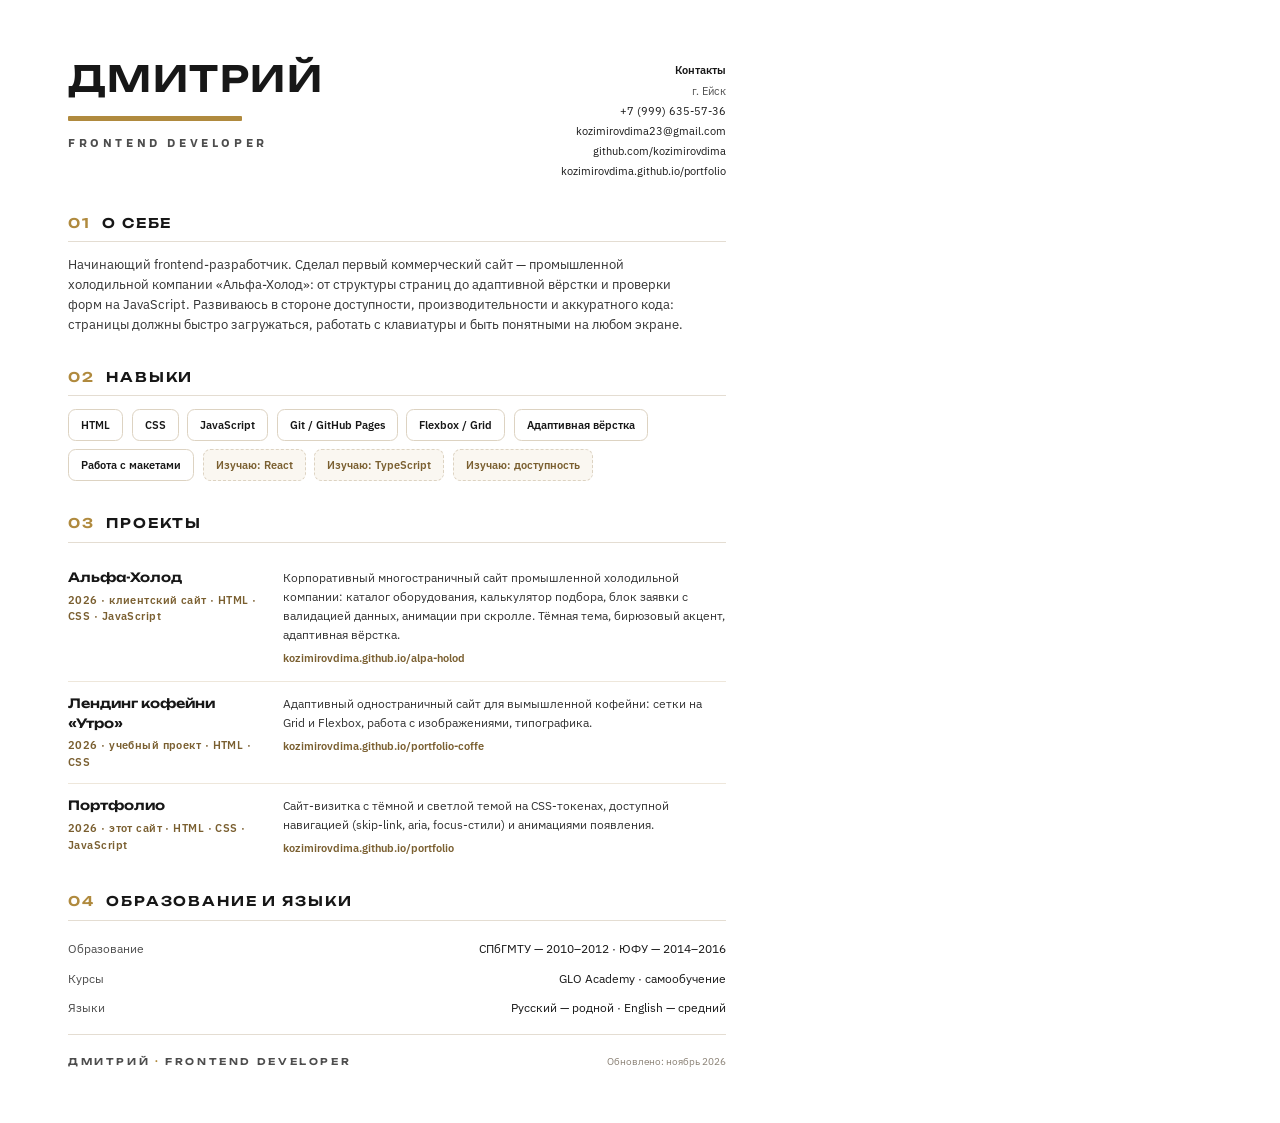
==== cv/cv.html @ af303386 "feat(brand): wordmark logo, path-based favicon and downloadable CV - Header brand: ДМИТРИЙ + gold ru" ====
<!DOCTYPE html>
<html lang="ru">
  <head>
    <meta charset="UTF-8" />
    <title>Дмитрий — Frontend Developer · CV</title>
    <link rel="preconnect" href="https://fonts.googleapis.com" />
    <link rel="preconnect" href="https://fonts.gstatic.com" crossorigin />
    <link
      href="https://fonts.googleapis.com/css2?family=IBM+Plex+Sans:wght@400;500;600;700&family=Unbounded:wght@500;600;700&display=swap"
      rel="stylesheet"
    />
    <style>
      /* A4: 210mm × 297mm, печать без полей — поля задаёт .page */
      @page {
        size: 210mm 297mm;
        margin: 0;
      }
      html,
      body {
        margin: 0;
        padding: 0;
        background: #ffffff;
      }
      * {
        box-sizing: border-box;
      }
      body {
        font-family: "IBM Plex Sans", Arial, sans-serif;
        color: #171717;
        line-height: 1.55;
      }
      .page {
        width: 210mm;
        min-height: 297mm;
        padding: 16mm 18mm 14mm;
        display: flex;
        flex-direction: column;
      }

      /* ——— шапка ——— */
      .top {
        display: flex;
        justify-content: space-between;
        align-items: flex-start;
        gap: 24px;
      }
      .name {
        font-family: "Unbounded", "IBM Plex Sans", Arial, sans-serif;
        font-size: 27pt;
        font-weight: 600;
        line-height: 1.08;
        letter-spacing: 0.04em;
        text-transform: uppercase;
        margin: 0;
      }
      .brand-rule {
        width: 46mm;
        height: 1.1mm;
        background: #b08a3e;
        border-radius: 1px;
        margin: 4.5mm 0 3.5mm;
      }
      .role {
        font-size: 9pt;
        font-weight: 700;
        letter-spacing: 0.3em;
        text-transform: uppercase;
        color: #4d4d4d;
        margin: 0;
      }
      .contacts {
        text-align: right;
        font-size: 8.6pt;
        color: #4d4d4d;
        line-height: 1.75;
        white-space: nowrap;
      }
      .contacts b {
        color: #171717;
        font-weight: 600;
      }
      .contacts a {
        color: #171717;
        text-decoration: none;
      }
      .ph {
        color: #a8630f;
        background: #faf1e0;
        border-radius: 3px;
        padding: 0 3px;
      }

      /* ——— секции ——— */
      .section {
        margin-top: 8.5mm;
      }
      .section-title {
        font-family: "Unbounded", "IBM Plex Sans", Arial, sans-serif;
        font-size: 10pt;
        font-weight: 600;
        letter-spacing: 0.14em;
        text-transform: uppercase;
        margin: 0 0 3.5mm;
        padding-bottom: 2mm;
        border-bottom: 0.35mm solid #e4ddd2;
      }
      .section-title .n {
        color: #b08a3e;
        margin-right: 3mm;
      }
      p {
        margin: 0;
        font-size: 9.6pt;
      }
      .lead {
        max-width: 165mm;
        color: #333333;
      }

      /* ——— навыки ——— */
      .skills {
        display: flex;
        flex-wrap: wrap;
        gap: 2.2mm;
      }
      .skill {
        font-size: 8.6pt;
        font-weight: 600;
        padding: 1.6mm 3.2mm;
        border: 0.3mm solid #ddd3c2;
        border-radius: 2mm;
        color: #171717;
      }
      .skill.learning {
        border-style: dashed;
        color: #7a5f30;
        background: #faf7f1;
      }

      /* ——— проекты ——— */
      .project {
        display: grid;
        grid-template-columns: 52mm 1fr;
        gap: 5mm;
        padding: 3.2mm 0;
        border-bottom: 0.25mm solid #eee7db;
      }
      .project:last-child {
        border-bottom: none;
        padding-bottom: 0;
      }
      .project h3 {
        font-family: "Unbounded", "IBM Plex Sans", Arial, sans-serif;
        font-size: 9.6pt;
        font-weight: 600;
        margin: 0 0 1mm;
      }
      .project .meta {
        font-size: 8.2pt;
        color: #7a5f30;
        font-weight: 600;
        letter-spacing: 0.04em;
      }
      .project p {
        font-size: 9.2pt;
        color: #333333;
      }
      .project a {
        color: #7a5f30;
        font-size: 8.4pt;
        font-weight: 600;
        text-decoration: none;
      }

      /* ——— прочее ——— */
      .row {
        display: flex;
        justify-content: space-between;
        gap: 12mm;
        font-size: 9.2pt;
        padding: 1.4mm 0;
      }
      .row .k {
        color: #4d4d4d;
        width: 34mm;
        flex-shrink: 0;
      }
      .row .v b {
        font-weight: 600;
      }
      .footer {
        margin-top: auto;
        padding-top: 5mm;
        display: flex;
        justify-content: space-between;
        align-items: center;
        border-top: 0.35mm solid #e4ddd2;
      }
      .mark {
        font-family: "Unbounded", "IBM Plex Sans", Arial, sans-serif;
        font-size: 7pt;
        font-weight: 600;
        letter-spacing: 0.28em;
        text-transform: uppercase;
        color: #4d4d4d;
      }
      .mark span {
        color: #b08a3e;
      }
      .updated {
        font-size: 7.5pt;
        color: #8a8175;
      }
    </style>
  </head>
  <body>
    <div class="page">
      <header class="top">
        <div>
          <h1 class="name">Дмитрий</h1>
          <div class="brand-rule"></div>
          <p class="role">Frontend Developer</p>
        </div>
        <div class="contacts">
          <b>Контакты</b><br />
          г. Ейск<br />
          <a href="tel:+79996355736">+7 (999) 635-57-36</a><br />
          <a href="mailto:kozimirovdima23@gmail.com">kozimirovdima23@gmail.com</a><br />
          <a href="https://github.com/kozimirovdima">github.com/kozimirovdima</a><br />
          <a href="https://kozimirovdima.github.io/portfolio/">kozimirovdima.github.io/portfolio</a>
        </div>
      </header>

      <section class="section">
        <h2 class="section-title"><span class="n">01</span>О себе</h2>
        <p class="lead">
          Начинающий frontend-разработчик. Сделал первый коммерческий сайт —
          промышленной холодильной компании «Альфа-Холод»: от структуры страниц
          до адаптивной вёрстки и проверки форм на JavaScript. Развиваюсь в
          стороне доступности, производительности и аккуратного кода: страницы
          должны быстро загружаться, работать с клавиатуры и быть понятными на
          любом экране.
        </p>
      </section>

      <section class="section">
        <h2 class="section-title"><span class="n">02</span>Навыки</h2>
        <div class="skills">
          <span class="skill">HTML</span>
          <span class="skill">CSS</span>
          <span class="skill">JavaScript</span>
          <span class="skill">Git / GitHub Pages</span>
          <span class="skill">Flexbox / Grid</span>
          <span class="skill">Адаптивная вёрстка</span>
          <span class="skill">Работа с макетами</span>
          <span class="skill learning">Изучаю: React</span>
          <span class="skill learning">Изучаю: TypeScript</span>
          <span class="skill learning">Изучаю: доступность</span>
        </div>
      </section>

      <section class="section">
        <h2 class="section-title"><span class="n">03</span>Проекты</h2>

        <div class="project">
          <div>
            <h3>Альфа-Холод</h3>
            <p class="meta">2026 · клиентский сайт · HTML · CSS · JavaScript</p>
          </div>
          <div>
            <p>
              Корпоративный многостраничный сайт промышленной холодильной
              компании: каталог оборудования, калькулятор подбора, блок заявки
              с валидацией данных, анимации при скролле. Тёмная тема, бирюзовый
              акцент, адаптивная вёрстка.
            </p>
            <a href="https://kozimirovdima.github.io/alpa-holod/">kozimirovdima.github.io/alpa-holod</a>
          </div>
        </div>

        <div class="project">
          <div>
            <h3>Лендинг кофейни «Утро»</h3>
            <p class="meta">2026 · учебный проект · HTML · CSS</p>
          </div>
          <div>
            <p>
              Адаптивный одностраничный сайт для вымышленной кофейни: сетки на
              Grid и Flexbox, работа с изображениями, типографика.
            </p>
            <a href="https://kozimirovdima.github.io/portfolio-coffe/">kozimirovdima.github.io/portfolio-coffe</a>
          </div>
        </div>

        <div class="project">
          <div>
            <h3>Портфолио</h3>
            <p class="meta">2026 · этот сайт · HTML · CSS · JavaScript</p>
          </div>
          <div>
            <p>
              Сайт-визитка с тёмной и светлой темой на CSS-токенах, доступной
              навигацией (skip-link, aria, focus-стили) и анимациями появления.
            </p>
            <a href="https://kozimirovdima.github.io/portfolio/">kozimirovdima.github.io/portfolio</a>
          </div>
        </div>
      </section>

      <section class="section">
        <h2 class="section-title"><span class="n">04</span>Образование и языки</h2>
        <div class="row">
          <span class="k">Образование</span>
          <span class="v">СПбГМТУ — 2010–2012 · ЮФУ — 2014–2016</span>
        </div>
        <div class="row">
          <span class="k">Курсы</span>
          <span class="v">GLO Academy · самообучение</span>
        </div>
        <div class="row">
          <span class="k">Языки</span>
          <span class="v">Русский — родной · English — средний</span>
        </div>
      </section>

      <footer class="footer">
        <span class="mark">Дмитрий <span>·</span> Frontend Developer</span>
        <span class="updated">Обновлено: ноябрь 2026</span>
      </footer>
    </div>
  </body>
</html>
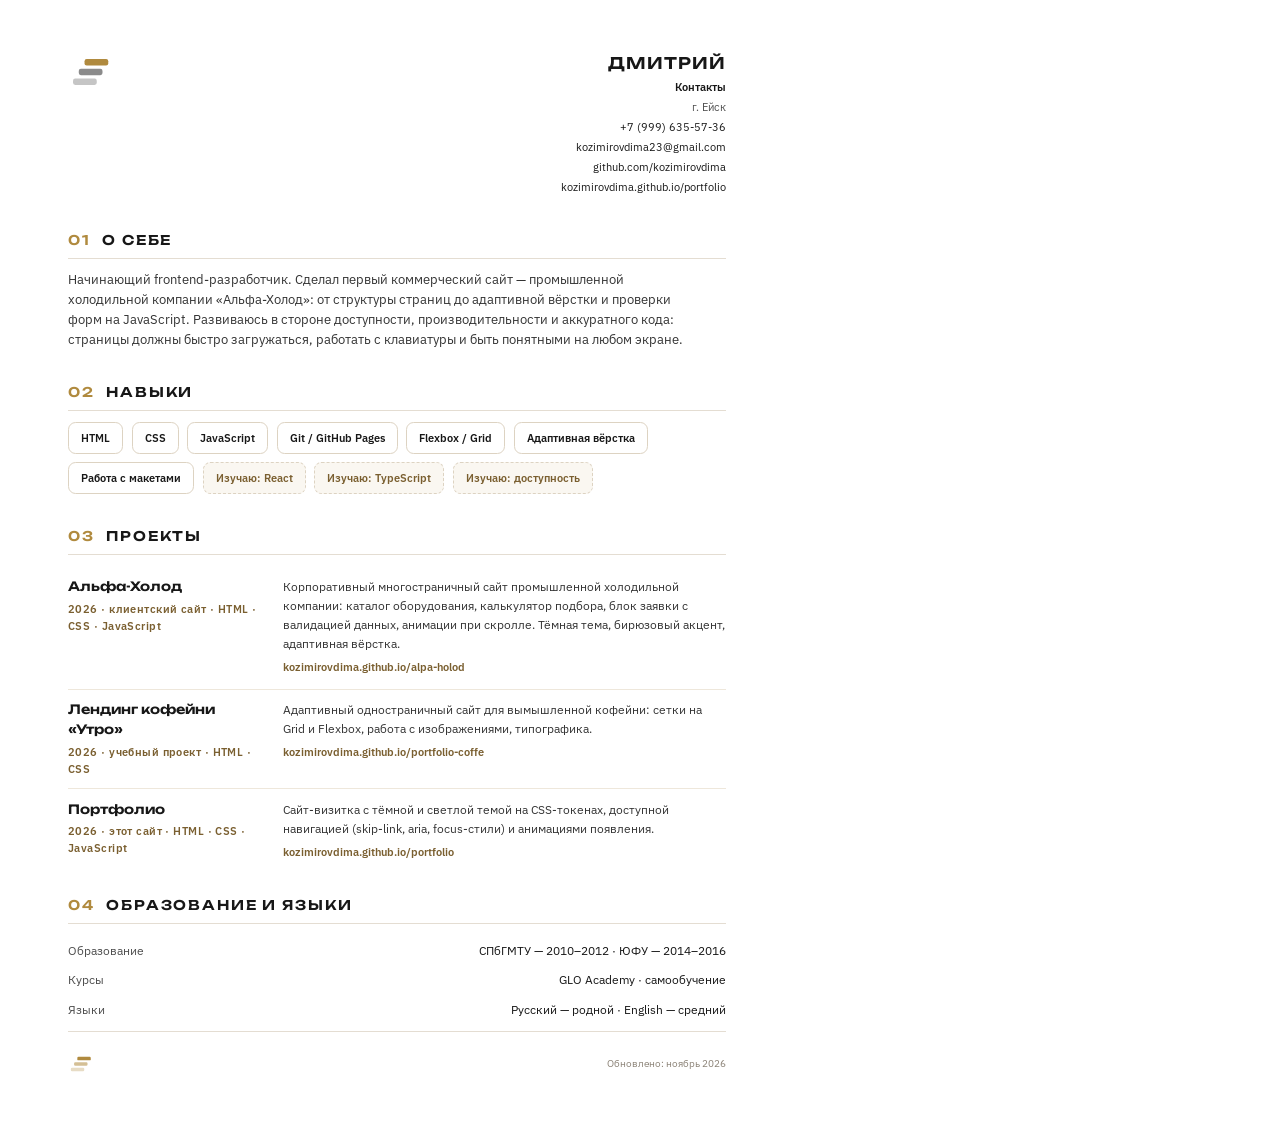
==== commit 448898d0: "feat(brand): layers logo mark, path favicon and redesigned CV - Header: graphic mark only (three ste" ====
--- a/cv/cv.html
+++ b/cv/cv.html
@@ -32,7 +32,7 @@
       .page {
         width: 210mm;
         min-height: 297mm;
-        padding: 16mm 18mm 14mm;
+        padding: 13mm 18mm 12mm;
         display: flex;
         flex-direction: column;
       }
@@ -44,29 +44,10 @@
         align-items: flex-start;
         gap: 24px;
       }
-      .name {
-        font-family: "Unbounded", "IBM Plex Sans", Arial, sans-serif;
-        font-size: 27pt;
-        font-weight: 600;
-        line-height: 1.08;
-        letter-spacing: 0.04em;
-        text-transform: uppercase;
-        margin: 0;
-      }
-      .brand-rule {
-        width: 46mm;
-        height: 1.1mm;
-        background: #b08a3e;
-        border-radius: 1px;
-        margin: 4.5mm 0 3.5mm;
-      }
-      .role {
-        font-size: 9pt;
-        font-weight: 700;
-        letter-spacing: 0.3em;
-        text-transform: uppercase;
-        color: #4d4d4d;
-        margin: 0;
+      .cv-mark {
+        display: block;
+        width: 46px;
+        height: 46px;
       }
       .contacts {
         text-align: right;
@@ -75,6 +56,14 @@
         line-height: 1.75;
         white-space: nowrap;
       }
+      .contacts .who {
+        font-family: "Unbounded", "IBM Plex Sans", Arial, sans-serif;
+        font-size: 12pt;
+        font-weight: 600;
+        letter-spacing: 0.06em;
+        text-transform: uppercase;
+        color: #171717;
+      }
       .contacts b {
         color: #171717;
         font-weight: 600;
@@ -100,7 +89,7 @@
         font-weight: 600;
         letter-spacing: 0.14em;
         text-transform: uppercase;
-        margin: 0 0 3.5mm;
+        margin: 0 0 3mm;
         padding-bottom: 2mm;
         border-bottom: 0.35mm solid #e4ddd2;
       }
@@ -142,7 +131,7 @@
         display: grid;
         grid-template-columns: 52mm 1fr;
         gap: 5mm;
-        padding: 3.2mm 0;
+        padding: 2.8mm 0;
         border-bottom: 0.25mm solid #eee7db;
       }
       .project:last-child {
@@ -197,15 +186,7 @@
         border-top: 0.35mm solid #e4ddd2;
       }
       .mark {
-        font-family: "Unbounded", "IBM Plex Sans", Arial, sans-serif;
-        font-size: 7pt;
-        font-weight: 600;
-        letter-spacing: 0.28em;
-        text-transform: uppercase;
-        color: #4d4d4d;
-      }
-      .mark span {
-        color: #b08a3e;
+        display: block;
       }
       .updated {
         font-size: 7.5pt;
@@ -217,11 +198,14 @@
     <div class="page">
       <header class="top">
         <div>
-          <h1 class="name">Дмитрий</h1>
-          <div class="brand-rule"></div>
-          <p class="role">Frontend Developer</p>
+          <svg class="cv-mark" viewBox="0 0 64 64" aria-hidden="true" focusable="false">
+            <rect x="7" y="41" width="33" height="9" rx="3" fill="#171717" opacity="0.25" />
+            <rect x="15" y="27.5" width="33" height="9" rx="3" fill="#171717" opacity="0.5" />
+            <rect x="23" y="14" width="33" height="9" rx="3" fill="#b08a3e" />
+          </svg>
         </div>
         <div class="contacts">
+          <span class="who">Дмитрий</span><br />
           <b>Контакты</b><br />
           г. Ейск<br />
           <a href="tel:+79996355736">+7 (999) 635-57-36</a><br />
@@ -324,7 +308,11 @@
       </section>
 
       <footer class="footer">
-        <span class="mark">Дмитрий <span>·</span> Frontend Developer</span>
+        <svg class="mark" width="26" height="26" viewBox="0 0 64 64" aria-hidden="true" focusable="false">
+          <rect x="7" y="41" width="33" height="9" rx="3" fill="#b08a3e" opacity="0.3" />
+          <rect x="15" y="27.5" width="33" height="9" rx="3" fill="#b08a3e" opacity="0.55" />
+          <rect x="23" y="14" width="33" height="9" rx="3" fill="#b08a3e" />
+        </svg>
         <span class="updated">Обновлено: ноябрь 2026</span>
       </footer>
     </div>
